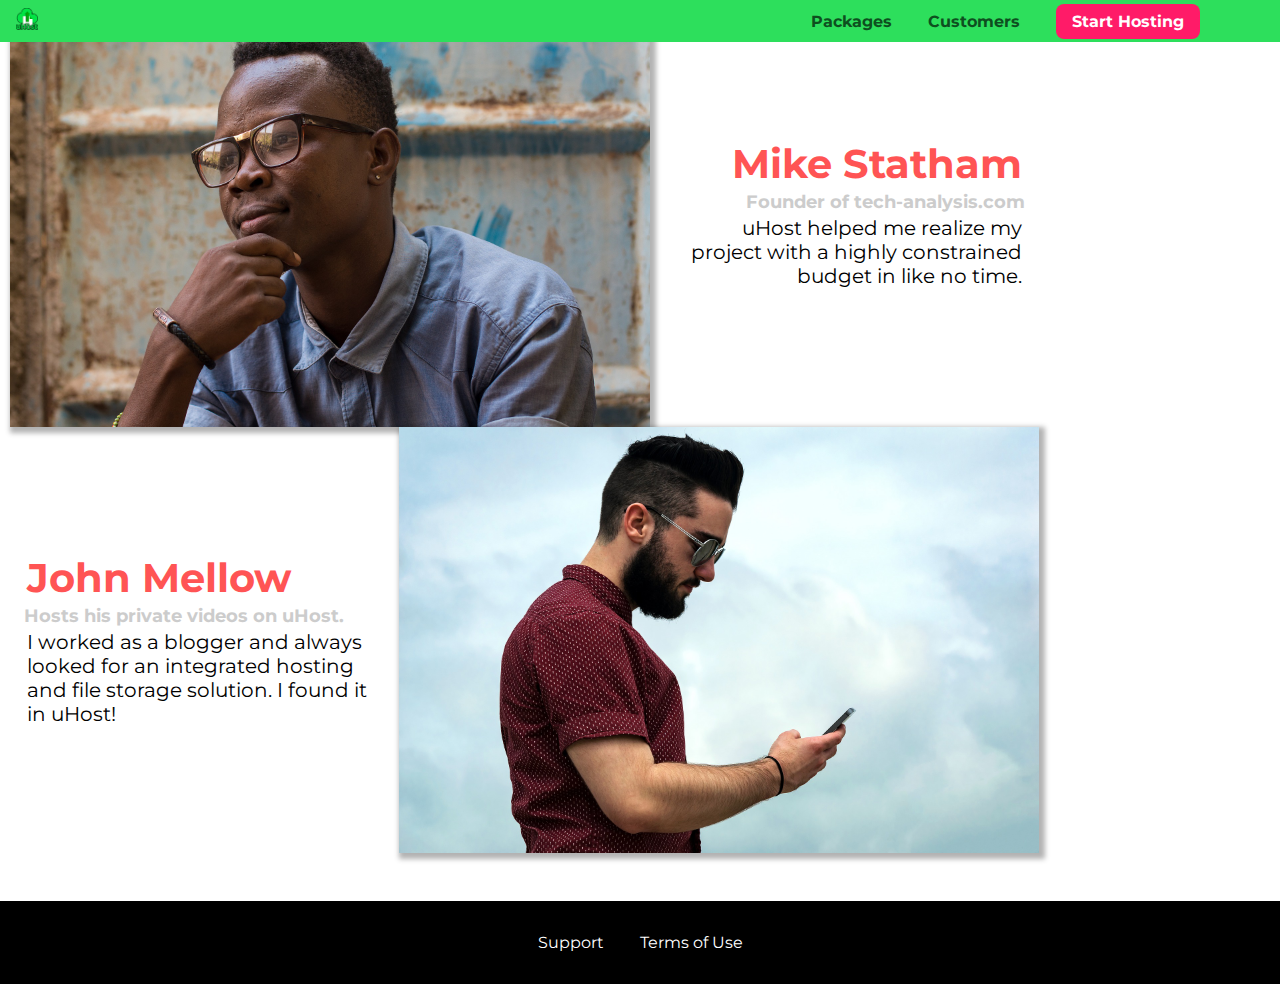
==== customers/index.html @ b5d34d42 "Lesson 118" ====
<!DOCTYPE html>
<html lang="en">

	<head>
		<meta charset="UTF-8">
		<meta name="viewport" content="width=device-width, initial-scale=1.0">
		<meta http-equiv="X-UA-Compatible" content="ie=edge">
		<title>uHost Customers</title>
		<link rel="shortcut icon" href="../favicon.png">
		<link href="https://fonts.googleapis.com/css?family=Anton|Montserrat:400,700" rel="stylesheet">
		<link rel="stylesheet" href="../shared.css">
		<link rel="stylesheet" href="customers.css">
	</head>

	<body>
		<header class="main-header">
			<div>
				<a href="../index.html" class="main-header__brand">
					<img src="../images/uhost-icon.png" alt="uHost - Your favorite hosting company">
				</a>
			</div>
			<nav class="main-nav">
				<ul class="main-nav__items">
					<li class="main-nav__item">
						<a href="../packages/index.html">Packages</a>
					</li>
					<li class="main-nav__item">
						<a href="index.html">Customers</a>
					</li>
					<li class="main-nav__item main-nav__item--cta">
						<a href="start-hosting/index.html">Start Hosting</a>
					</li>
				</ul>
			</nav>
		</header>
		<main>
			<div>
				<div class="testimonial" id="customer-1">
					<div class="testimonial__image-container">
						<img src="../images/customer-1.jpg" alt="Mike Statham - Customer" class="testimonial__image">
					</div>
					<div class="testimonial__info">
						<h1 class="testimonial__name">Mike Statham</h1>
						<h2 class="testimonial__subtitle">Founder of
							<a href="tech-analysis.com">tech-analysis.com</a>
						</h2>
						<p class="testimonial__text">uHost helped me realize my project with a highly constrained budget in like no time.</p>
					</div>
				</div>
				<div class="testimonial" id="customer-2">

					<div class="testimonial__info">
						<h1 class="testimonial__name">John Mellow</h1>
						<h2 class="testimonial__subtitle">Hosts his private videos on uHost.
						</h2>
						<p class="testimonial__text">I worked as a blogger and always looked for an integrated hosting and file storage solution. I found
																					                        it in uHost!
						</p>
					</div>
					<div class="testimonial__image-container">
						<img src="../images/customer-2.jpg" alt="John Mellow - Customer" class="testimonial__image">
					</div>
				</div>
			</div>
		</main>
		<footer class="main-footer">
			<nav>
				<ul class="main-footer__links">
					<li class="main-footer__link">
						<a href="#">Support</a>
					</li>
					<li class="main-footer__link">
						<a href="#">Terms of Use</a>
					</li>
				</ul>
			</nav>
		</footer>
	</body>

</html>
---- shared.css ----
* {
  box-sizing: border-box;
}

body {
  font-family: 'Montserrat', sans-serif;
  margin: 0;
}

.main-header {
  width: 100%;
  position: fixed;
  top: 0;
  left: 0;
  background: #2ddf5c;
  padding: 8px 16px;
  z-index: 1;
}

.main-header > div {
  display: inline-block;
  vertical-align: middle;
}

.main-header__brand {
  color: #0e4f1f;
  text-decoration: none;
  font-weight: bold;
  font-size: 22px;
  height: 22px;
  /* width: 20px; */
  display: inline-block;
}

.main-header__brand img {
  height: 100%;
  /* width: 100%; */
}

.main-nav {
  display: inline-block;
  text-align: right;
  width: calc(100% - 74px);
  vertical-align: middle;
}

.main-nav__items {
  margin: 0;
  padding: 0;
  list-style: none;
}

.main-nav__item {
  display: inline-block;
  margin: 0 16px;
}

.main-nav__item a {
  text-decoration: none;
  color: #0e4f1f;
  font-weight: bold;
  padding: 3px 0;
}

.main-nav__item a:hover,
.main-nav__item a:active {
  color: white;
  border-bottom: 5px solid white;
}

.main-nav__item--cta a {
  color: white;
  background: #ff1b68;
  padding: 8px 16px;
  border-radius: 8px;
}

.main-nav__item--cta a:hover,
.main-nav__item--cta a:active {
  color: #ff1b68;
  background: white;
  border: none;
}

.main-footer {
  background: black;
  padding: 32px;
  margin-top: 48px;
}

.main-footer__links {
  list-style: none;
  margin: 0;
  padding: 0;
  text-align: center;
}

.main-footer__link {
  display: inline-block;
  margin: 0 16px;
}

.main-footer__link a {
  color: white;
  text-decoration: none;
}

.main-footer__link a:hover,
.main-footer__link a:active {
  color: #ccc;
}

.button {
  background: #0e4f1f;
  color: white;
  font: inherit;
  border: 1.5px solid #0e4f1f;
  padding: 8px;
  border-radius: 8px;
  font-weight: bold;
  cursor: pointer;
}

.button:hover,
.button:active {
  background: white;
  color: #0e4f1f;
}

.button:focus {
  outline: none;
}
---- customers/customers.css ----
.testimonial {
  font-size: 20px;
  margin: 48px 0;
  padding: 0 10px;
  display: inline;
}

.testimonial__list {
  width: 80%;
  margin: auto;
}

.testimonial:first-of-type {
  margin-top: 96px;
}

.testimonial__image-container {
  width: 50%;
  display: inline-block;
  vertical-align: middle;
  box-shadow: 3px 3px 5px 3px rgba(0, 0, 0, 0.3);
  position: relative;
}

.testimonial__image {
  width: 100%;
  vertical-align: top;
}

.testimonial__info {
  text-align: right;
  padding: 14px;
  display: inline-block;
  vertical-align: middle;
  width: 30%;
}

#customer-2.testimonial {
  text-align: right;
}

#customer-2 .testimonial__info {
  text-align: left;
}

.testimonial__name {
  margin: 3px;
  color: #ff5454;
}

.testimonial__subtitle {
  margin: 0;
  font-size: 18px;
  color: #ccc;
}

.testimonial__subtitle a {
  color: inherit;
  text-decoration: none;
}

.testimonial__subtitle a:hover,
.testimonial__subtitle a:active {
  color: #7a7a7a;
}

.testimonial__text {
  margin: 3px;
}
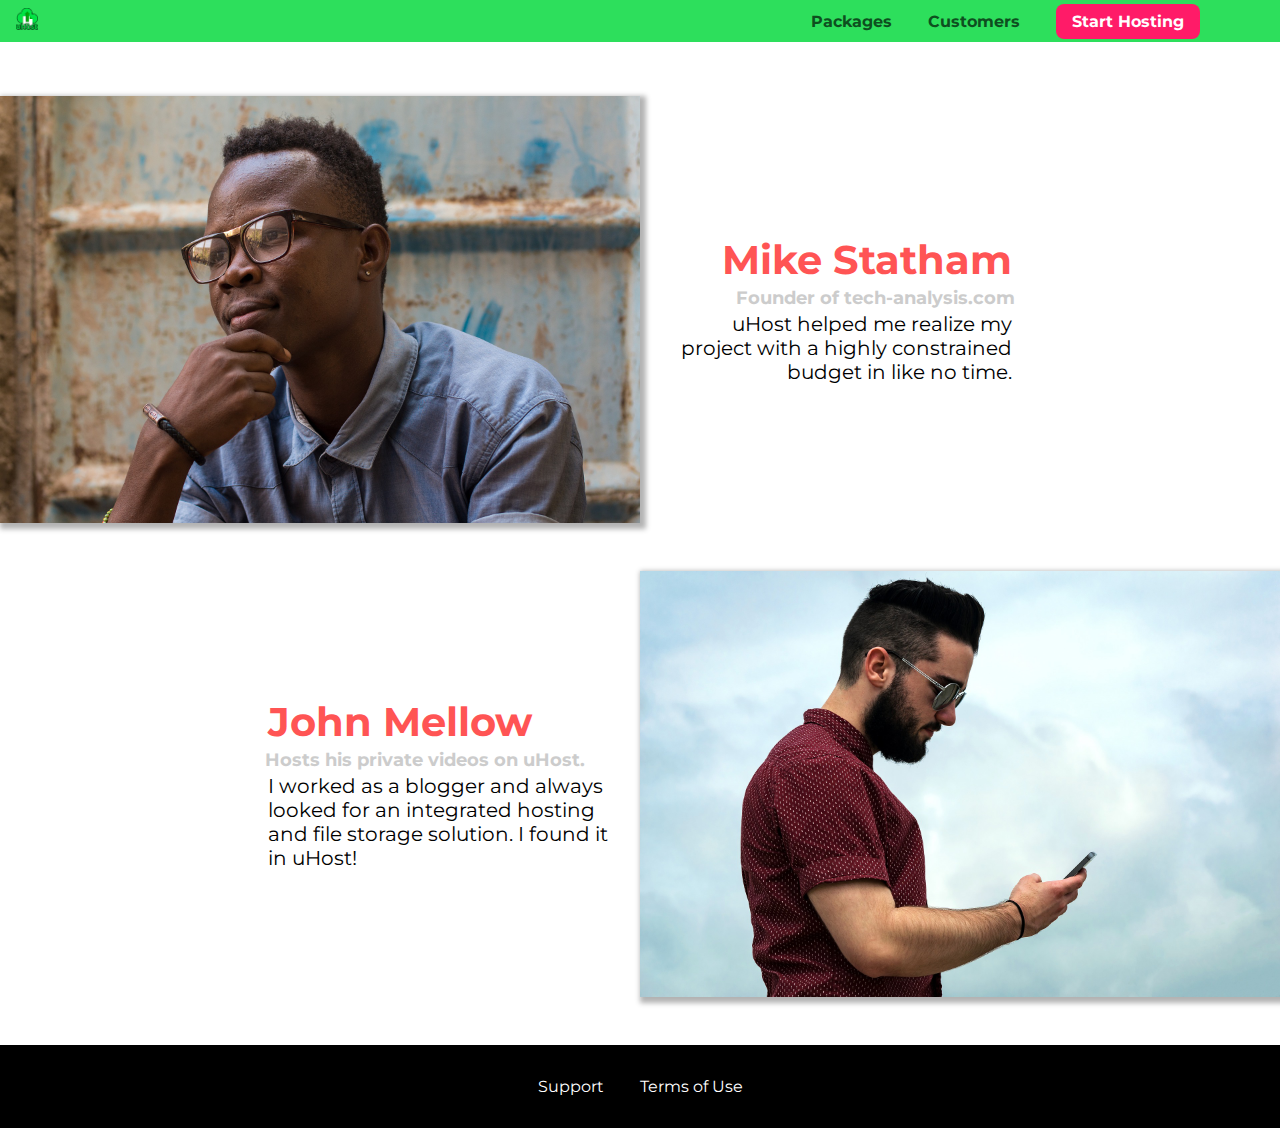
==== commit e818dd26: "Lesson 119  complete" ====
--- a/customers/index.html
+++ b/customers/index.html
@@ -13,6 +13,7 @@
 	</head>
 
 	<body>
+		<div class="backdrop"></div>
 		<header class="main-header">
 			<div>
 				<a href="../index.html" class="main-header__brand">
@@ -54,7 +55,7 @@
 						<h2 class="testimonial__subtitle">Hosts his private videos on uHost.
 						</h2>
 						<p class="testimonial__text">I worked as a blogger and always looked for an integrated hosting and file storage solution. I found
-																					                        it in uHost!
+																																										                        it in uHost!
 						</p>
 					</div>
 					<div class="testimonial__image-container">
--- a/shared.css
+++ b/shared.css
@@ -5,6 +5,17 @@
 body {
   font-family: 'Montserrat', sans-serif;
   margin: 0;
+}
+
+.backdrop {
+  position: fixed;
+  display: none;
+  top: 0;
+  left: 0;
+  z-index: 100;
+  width: 100%;
+  height: 100%;
+  background: rgba(0, 0, 0, 0.5);
 }
 
 .main-header {
--- a/customers/customers.css
+++ b/customers/customers.css
@@ -1,8 +1,8 @@
 .testimonial {
   font-size: 20px;
   margin: 48px 0;
-  padding: 0 10px;
-  display: inline;
+  /* padding: 0 10px;
+  display: inline; */
 }
 
 .testimonial__list {
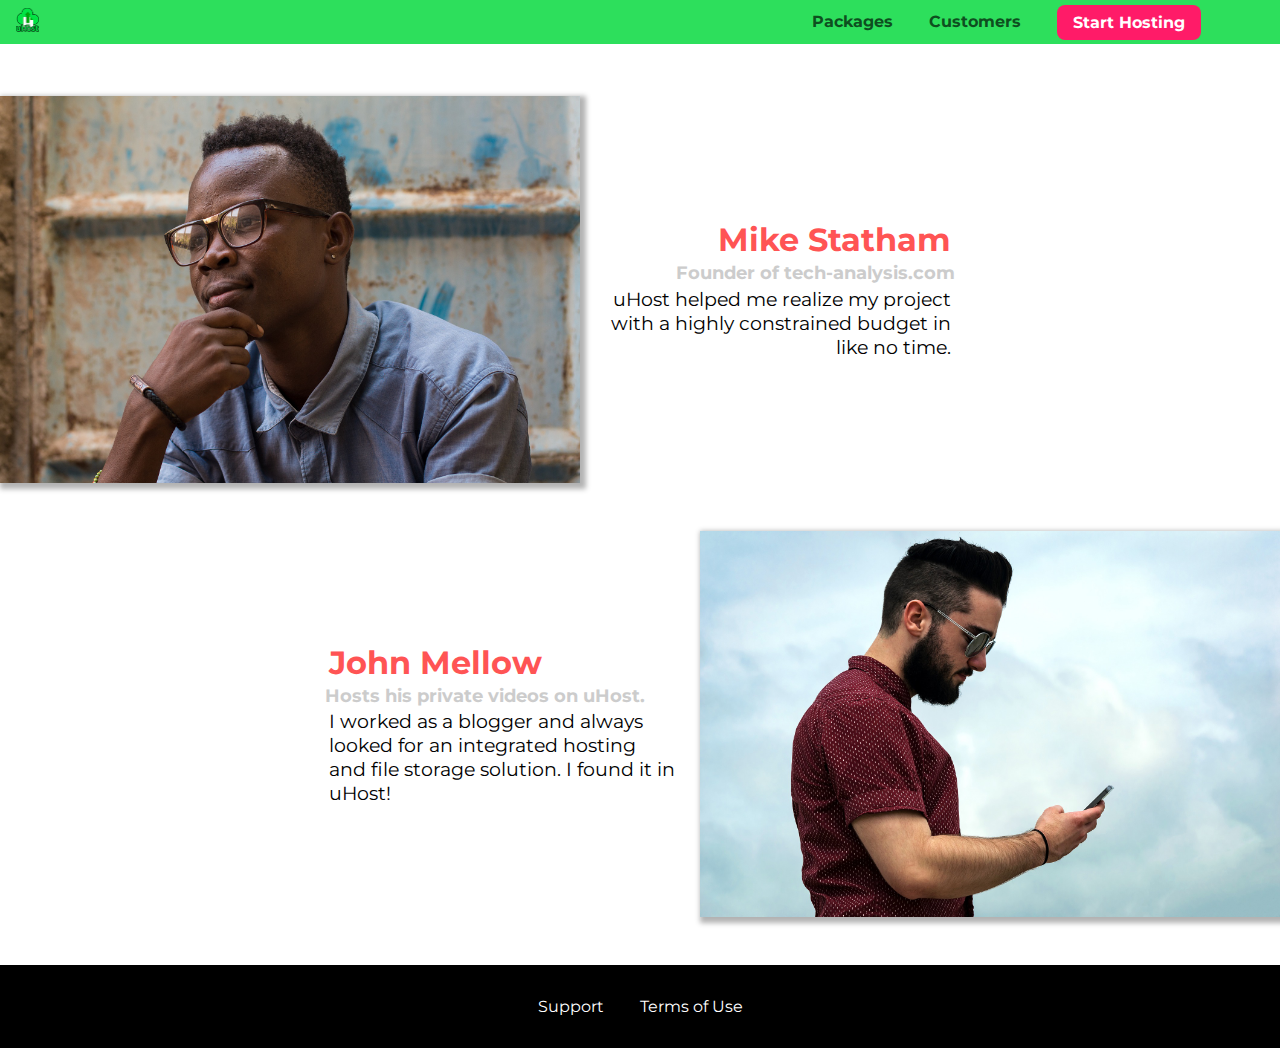
==== commit 62458cf8: "Lesson 135 finished" ====
--- a/customers/index.html
+++ b/customers/index.html
@@ -1,81 +1,99 @@
 <!DOCTYPE html>
 <html lang="en">
+  <head>
+    <meta charset="UTF-8" />
+    <meta name="viewport" content="width=device-width, initial-scale=1.0" />
+    <meta http-equiv="X-UA-Compatible" content="ie=edge" />
+    <title>uHost Customers</title>
+    <link rel="shortcut icon" href="../favicon.png" />
+    <link
+      href="https://fonts.googleapis.com/css?family=Anton|Montserrat:400,700"
+      rel="stylesheet"
+    />
+    <link rel="stylesheet" href="../shared.css" />
+    <link rel="stylesheet" href="customers.css" />
+  </head>
 
-	<head>
-		<meta charset="UTF-8">
-		<meta name="viewport" content="width=device-width, initial-scale=1.0">
-		<meta http-equiv="X-UA-Compatible" content="ie=edge">
-		<title>uHost Customers</title>
-		<link rel="shortcut icon" href="../favicon.png">
-		<link href="https://fonts.googleapis.com/css?family=Anton|Montserrat:400,700" rel="stylesheet">
-		<link rel="stylesheet" href="../shared.css">
-		<link rel="stylesheet" href="customers.css">
-	</head>
+  <body>
+    <div class="backdrop"></div>
 
-	<body>
-		<div class="backdrop"></div>
-		<header class="main-header">
-			<div>
-				<a href="../index.html" class="main-header__brand">
-					<img src="../images/uhost-icon.png" alt="uHost - Your favorite hosting company">
-				</a>
-			</div>
-			<nav class="main-nav">
-				<ul class="main-nav__items">
-					<li class="main-nav__item">
-						<a href="../packages/index.html">Packages</a>
-					</li>
-					<li class="main-nav__item">
-						<a href="index.html">Customers</a>
-					</li>
-					<li class="main-nav__item main-nav__item--cta">
-						<a href="start-hosting/index.html">Start Hosting</a>
-					</li>
-				</ul>
-			</nav>
-		</header>
-		<main>
-			<div>
-				<div class="testimonial" id="customer-1">
-					<div class="testimonial__image-container">
-						<img src="../images/customer-1.jpg" alt="Mike Statham - Customer" class="testimonial__image">
-					</div>
-					<div class="testimonial__info">
-						<h1 class="testimonial__name">Mike Statham</h1>
-						<h2 class="testimonial__subtitle">Founder of
-							<a href="tech-analysis.com">tech-analysis.com</a>
-						</h2>
-						<p class="testimonial__text">uHost helped me realize my project with a highly constrained budget in like no time.</p>
-					</div>
-				</div>
-				<div class="testimonial" id="customer-2">
-
-					<div class="testimonial__info">
-						<h1 class="testimonial__name">John Mellow</h1>
-						<h2 class="testimonial__subtitle">Hosts his private videos on uHost.
-						</h2>
-						<p class="testimonial__text">I worked as a blogger and always looked for an integrated hosting and file storage solution. I found
-																																										                        it in uHost!
-						</p>
-					</div>
-					<div class="testimonial__image-container">
-						<img src="../images/customer-2.jpg" alt="John Mellow - Customer" class="testimonial__image">
-					</div>
-				</div>
-			</div>
-		</main>
-		<footer class="main-footer">
-			<nav>
-				<ul class="main-footer__links">
-					<li class="main-footer__link">
-						<a href="#">Support</a>
-					</li>
-					<li class="main-footer__link">
-						<a href="#">Terms of Use</a>
-					</li>
-				</ul>
-			</nav>
-		</footer>
-	</body>
-
+    <header class="main-header">
+      <div>
+        <a href="../index.html" class="main-header__brand">
+          <img
+            src="../images/uhost-icon.png"
+            alt="uHost - Your favorite hosting company"
+          />
+        </a>
+      </div>
+      <nav class="main-nav">
+        <ul class="main-nav__items">
+          <li class="main-nav__item">
+            <a href="../packages/index.html">Packages</a>
+          </li>
+          <li class="main-nav__item">
+            <a href="index.html">Customers</a>
+          </li>
+          <li class="main-nav__item main-nav__item--cta">
+            <a href="start-hosting/index.html">Start Hosting</a>
+          </li>
+        </ul>
+      </nav>
+    </header>
+    <main>
+      <div>
+        <div class="testimonial" id="customer-1">
+          <div class="testimonial__image-container">
+            <img
+              src="../images/customer-1.jpg"
+              alt="Mike Statham - Customer"
+              class="testimonial__image"
+            />
+          </div>
+          <div class="testimonial__info">
+            <h1 class="testimonial__name">Mike Statham</h1>
+            <h2 class="testimonial__subtitle">
+              Founder of
+              <a href="tech-analysis.com">tech-analysis.com</a>
+            </h2>
+            <p class="testimonial__text">
+              uHost helped me realize my project with a highly constrained
+              budget in like no time.
+            </p>
+          </div>
+        </div>
+        <div class="testimonial" id="customer-2">
+          <div class="testimonial__info">
+            <h1 class="testimonial__name">John Mellow</h1>
+            <h2 class="testimonial__subtitle">
+              Hosts his private videos on uHost.
+            </h2>
+            <p class="testimonial__text">
+              I worked as a blogger and always looked for an integrated hosting
+              and file storage solution. I found it in uHost!
+            </p>
+          </div>
+          <div class="testimonial__image-container">
+            <img
+              src="../images/customer-2.jpg"
+              alt="John Mellow - Customer"
+              class="testimonial__image"
+            />
+          </div>
+        </div>
+      </div>
+    </main>
+    <footer class="main-footer">
+      <nav>
+        <ul class="main-footer__links">
+          <li class="main-footer__link">
+            <a href="#">Support</a>
+          </li>
+          <li class="main-footer__link">
+            <a href="#">Terms of Use</a>
+          </li>
+        </ul>
+      </nav>
+    </footer>
+  </body>
 </html>
--- a/shared.css
+++ b/shared.css
@@ -5,6 +5,8 @@
 body {
   font-family: 'Montserrat', sans-serif;
   margin: 0;
+  /* overflow-x: hidden; */
+  overflow-y: hidden;
 }
 
 .backdrop {
@@ -13,8 +15,8 @@
   top: 0;
   left: 0;
   z-index: 100;
-  width: 100%;
-  height: 100%;
+  width: 100vw;
+  height: 100vh;
   background: rgba(0, 0, 0, 0.5);
 }
 
@@ -24,7 +26,7 @@
   top: 0;
   left: 0;
   background: #2ddf5c;
-  padding: 8px 16px;
+  padding: 0.5rem 1rem;
   z-index: 1;
 }
 
@@ -37,8 +39,8 @@
   color: #0e4f1f;
   text-decoration: none;
   font-weight: bold;
-  font-size: 22px;
-  height: 22px;
+  font-size: 1.5rem;
+  height: 1.5rem;
   /* width: 20px; */
   display: inline-block;
 }
@@ -63,14 +65,14 @@
 
 .main-nav__item {
   display: inline-block;
-  margin: 0 16px;
+  margin: 0 1rem;
 }
 
 .main-nav__item a {
   text-decoration: none;
   color: #0e4f1f;
   font-weight: bold;
-  padding: 3px 0;
+  padding: 0.2rem 0;
 }
 
 .main-nav__item a:hover,
@@ -82,7 +84,7 @@
 .main-nav__item--cta a {
   color: white;
   background: #ff1b68;
-  padding: 8px 16px;
+  padding: 0.5rem 1rem;
   border-radius: 8px;
 }
 
@@ -95,8 +97,8 @@
 
 .main-footer {
   background: black;
-  padding: 32px;
-  margin-top: 48px;
+  padding: 2rem;
+  margin-top: 3rem;
 }
 
 .main-footer__links {
@@ -108,7 +110,7 @@
 
 .main-footer__link {
   display: inline-block;
-  margin: 0 16px;
+  margin: 0 1rem;
 }
 
 .main-footer__link a {
@@ -126,7 +128,7 @@
   color: white;
   font: inherit;
   border: 1.5px solid #0e4f1f;
-  padding: 8px;
+  padding: 0.5rem;
   border-radius: 8px;
   font-weight: bold;
   cursor: pointer;
--- a/customers/customers.css
+++ b/customers/customers.css
@@ -1,6 +1,6 @@
 .testimonial {
-  font-size: 20px;
-  margin: 48px 0;
+  font-size: 1.2rem;
+  margin: 3rem 0;
   /* padding: 0 10px;
   display: inline; */
 }
@@ -11,15 +11,15 @@
 }
 
 .testimonial:first-of-type {
-  margin-top: 96px;
+  margin-top: 6rem;
 }
 
 .testimonial__image-container {
-  width: 50%;
+  width: 65%;
+  max-width: 580px;
   display: inline-block;
   vertical-align: middle;
   box-shadow: 3px 3px 5px 3px rgba(0, 0, 0, 0.3);
-  position: relative;
 }
 
 .testimonial__image {
@@ -29,7 +29,7 @@
 
 .testimonial__info {
   text-align: right;
-  padding: 14px;
+  padding: 0.9rem;
   display: inline-block;
   vertical-align: middle;
   width: 30%;
@@ -44,13 +44,14 @@
 }
 
 .testimonial__name {
-  margin: 3px;
+  margin: 0.2rem;
   color: #ff5454;
+  font-size: 2rem;
 }
 
 .testimonial__subtitle {
   margin: 0;
-  font-size: 18px;
+  font-size: 1.1rem;
   color: #ccc;
 }
 
@@ -65,5 +66,5 @@
 }
 
 .testimonial__text {
-  margin: 3px;
+  margin: 0.2rem;
 }
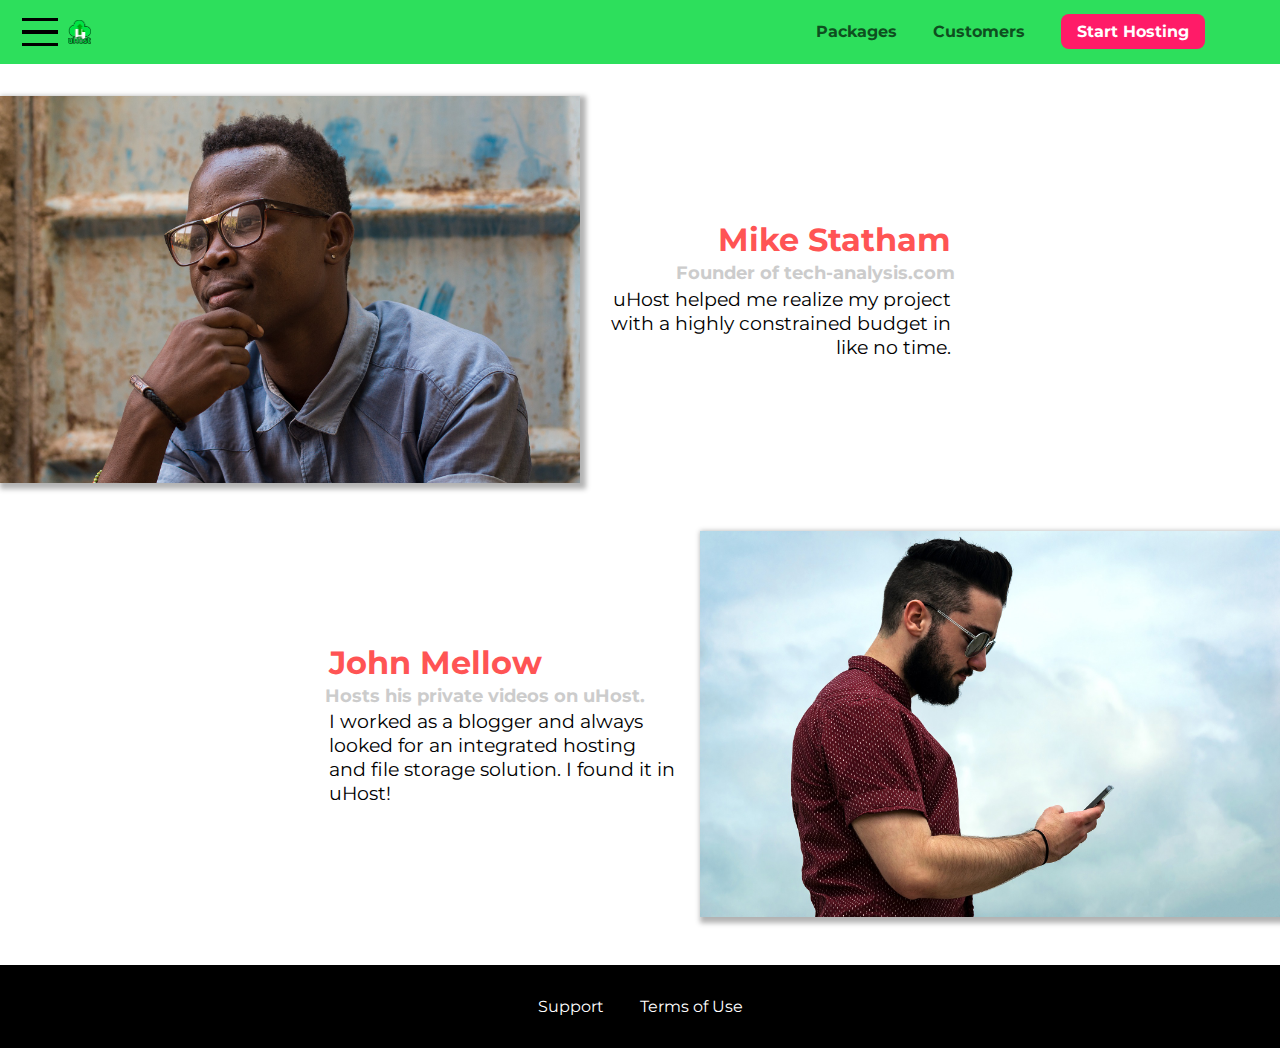
==== commit 68527def: "Lesson 154 finished" ====
--- a/customers/index.html
+++ b/customers/index.html
@@ -1,99 +1,106 @@
 <!DOCTYPE html>
 <html lang="en">
-  <head>
-    <meta charset="UTF-8" />
-    <meta name="viewport" content="width=device-width, initial-scale=1.0" />
-    <meta http-equiv="X-UA-Compatible" content="ie=edge" />
-    <title>uHost Customers</title>
-    <link rel="shortcut icon" href="../favicon.png" />
-    <link
-      href="https://fonts.googleapis.com/css?family=Anton|Montserrat:400,700"
-      rel="stylesheet"
-    />
-    <link rel="stylesheet" href="../shared.css" />
-    <link rel="stylesheet" href="customers.css" />
-  </head>
 
-  <body>
-    <div class="backdrop"></div>
+<head>
+  <meta charset="UTF-8" />
+  <meta name="viewport" content="width=device-width, initial-scale=1.0" />
+  <meta http-equiv="X-UA-Compatible" content="ie=edge" />
+  <title>uHost Customers</title>
+  <link rel="shortcut icon" href="../favicon.png" />
+  <link href="https://fonts.googleapis.com/css?family=Anton|Montserrat:400,700" rel="stylesheet" />
+  <link rel="stylesheet" href="../shared.css" />
+  <link rel="stylesheet" href="customers.css" />
+</head>
 
-    <header class="main-header">
-      <div>
-        <a href="../index.html" class="main-header__brand">
-          <img
-            src="../images/uhost-icon.png"
-            alt="uHost - Your favorite hosting company"
-          />
-        </a>
-      </div>
-      <nav class="main-nav">
-        <ul class="main-nav__items">
-          <li class="main-nav__item">
-            <a href="../packages/index.html">Packages</a>
-          </li>
-          <li class="main-nav__item">
-            <a href="index.html">Customers</a>
-          </li>
-          <li class="main-nav__item main-nav__item--cta">
-            <a href="start-hosting/index.html">Start Hosting</a>
-          </li>
-        </ul>
-      </nav>
-    </header>
-    <main>
-      <div>
-        <div class="testimonial" id="customer-1">
-          <div class="testimonial__image-container">
-            <img
-              src="../images/customer-1.jpg"
-              alt="Mike Statham - Customer"
-              class="testimonial__image"
-            />
-          </div>
-          <div class="testimonial__info">
-            <h1 class="testimonial__name">Mike Statham</h1>
-            <h2 class="testimonial__subtitle">
-              Founder of
-              <a href="tech-analysis.com">tech-analysis.com</a>
-            </h2>
-            <p class="testimonial__text">
-              uHost helped me realize my project with a highly constrained
-              budget in like no time.
-            </p>
-          </div>
+<body>
+  <div class="backdrop"></div>
+
+  <header class="main-header">
+    <div>
+      <button class="toggle-button">
+        <span class="toggle-button__bar"></span>
+        <span class="toggle-button__bar"></span>
+        <span class="toggle-button__bar"></span>
+      </button>
+      <a href="../index.html" class="main-header__brand">
+        <img src="../images/uhost-icon.png" alt="uHost - Your favorite hosting company" />
+      </a>
+    </div>
+    <nav class="main-nav">
+      <ul class="main-nav__items">
+        <li class="main-nav__item">
+          <a href="../packages/index.html">Packages</a>
+        </li>
+        <li class="main-nav__item">
+          <a href="index.html">Customers</a>
+        </li>
+        <li class="main-nav__item main-nav__item--cta">
+          <a href="start-hosting/index.html">Start Hosting</a>
+        </li>
+      </ul>
+    </nav>
+  </header>
+  <nav class="mobile-nav">
+    <ul class="mobile-nav__items">
+      <li class="mobile-nav__item">
+        <a href="../packages/index.html">Packages</a>
+      </li>
+      <li class="mobile-nav__item">
+        <a href="index.html">Customers</a>
+      </li>
+      <li class="mobile-nav__item mobile-nav__item--cta">
+        <a href="start-hosting/index.html">Start Hosting</a>
+      </li>
+    </ul>
+  </nav>
+  <main>
+    <div>
+      <div class="testimonial" id="customer-1">
+        <div class="testimonial__image-container">
+          <img src="../images/customer-1.jpg" alt="Mike Statham - Customer" class="testimonial__image" />
         </div>
-        <div class="testimonial" id="customer-2">
-          <div class="testimonial__info">
-            <h1 class="testimonial__name">John Mellow</h1>
-            <h2 class="testimonial__subtitle">
-              Hosts his private videos on uHost.
-            </h2>
-            <p class="testimonial__text">
-              I worked as a blogger and always looked for an integrated hosting
-              and file storage solution. I found it in uHost!
-            </p>
-          </div>
-          <div class="testimonial__image-container">
-            <img
-              src="../images/customer-2.jpg"
-              alt="John Mellow - Customer"
-              class="testimonial__image"
-            />
-          </div>
+        <div class="testimonial__info">
+          <h1 class="testimonial__name">Mike Statham</h1>
+          <h2 class="testimonial__subtitle">
+            Founder of
+            <a href="tech-analysis.com">tech-analysis.com</a>
+          </h2>
+          <p class="testimonial__text">
+            uHost helped me realize my project with a highly constrained
+            budget in like no time.
+          </p>
         </div>
       </div>
-    </main>
-    <footer class="main-footer">
-      <nav>
-        <ul class="main-footer__links">
-          <li class="main-footer__link">
-            <a href="#">Support</a>
-          </li>
-          <li class="main-footer__link">
-            <a href="#">Terms of Use</a>
-          </li>
-        </ul>
-      </nav>
-    </footer>
+      <div class="testimonial" id="customer-2">
+        <div class="testimonial__info">
+          <h1 class="testimonial__name">John Mellow</h1>
+          <h2 class="testimonial__subtitle">
+            Hosts his private videos on uHost.
+          </h2>
+          <p class="testimonial__text">
+            I worked as a blogger and always looked for an integrated hosting
+            and file storage solution. I found it in uHost!
+          </p>
+        </div>
+        <div class="testimonial__image-container">
+          <img src="../images/customer-2.jpg" alt="John Mellow - Customer" class="testimonial__image" />
+        </div>
+      </div>
+    </div>
+  </main>
+  <footer class="main-footer">
+    <nav>
+      <ul class="main-footer__links">
+        <li class="main-footer__link">
+          <a href="#">Support</a>
+        </li>
+        <li class="main-footer__link">
+          <a href="#">Terms of Use</a>
+        </li>
+      </ul>
+    </nav>
+  </footer>
+  <script src="../shared.js" />
   </body>
-</html>
+
+</html>--- a/shared.css
+++ b/shared.css
@@ -5,8 +5,8 @@
 body {
   font-family: 'Montserrat', sans-serif;
   margin: 0;
-  /* overflow-x: hidden; */
-  overflow-y: hidden;
+  overflow-x: hidden;
+  /* overflow-y: hidden; */
 }
 
 .backdrop {
@@ -35,6 +35,28 @@
   vertical-align: middle;
 }
 
+.toggle-button {
+  width: 3rem;
+  background: transparent;
+  border: none;
+  cursor: pointer;
+  padding-top: 0;
+  padding-bottom: 0;
+  vertical-align: middle;
+}
+
+.toggle-button:focus {
+  outline: none;
+}
+
+.toggle-button__bar {
+  width: 100%;
+  height: 0.2rem;
+  background: black;
+  display: block;
+  margin: 0.6rem 0;
+}
+
 .main-header__brand {
   color: #0e4f1f;
   text-decoration: none;
@@ -43,6 +65,7 @@
   height: 1.5rem;
   /* width: 20px; */
   display: inline-block;
+  vertical-align: middle;
 }
 
 .main-header__brand img {
@@ -53,7 +76,7 @@
 .main-nav {
   display: inline-block;
   text-align: right;
-  width: calc(100% - 74px);
+  width: calc(100% - 122px);
   vertical-align: middle;
 }
 
@@ -68,7 +91,8 @@
   margin: 0 1rem;
 }
 
-.main-nav__item a {
+.main-nav__item a,
+.mobile-nav__item a {
   text-decoration: none;
   color: #0e4f1f;
   font-weight: bold;
@@ -81,7 +105,8 @@
   border-bottom: 5px solid white;
 }
 
-.main-nav__item--cta a {
+.main-nav__item--cta a,
+.mobile-nav__item--cta a {
   color: white;
   background: #ff1b68;
   padding: 0.5rem 1rem;
@@ -89,7 +114,9 @@
 }
 
 .main-nav__item--cta a:hover,
-.main-nav__item--cta a:active {
+.main-nav__item--cta a:active,
+.mobile-nav__item--cta a:hover,
+.mobile-nav__item--cta a:active {
   color: #ff1b68;
   background: white;
   border: none;
@@ -121,6 +148,34 @@
 .main-footer__link a:hover,
 .main-footer__link a:active {
   color: #ccc;
+}
+
+.mobile-nav {
+  display: none;
+  position: fixed;
+  z-index: 101;
+  top: 0;
+  left: 0;
+  background: white;
+  width: 80%;
+  height: 100vh;
+}
+
+.mobile-nav__items {
+  width: 90%;
+  height: 100%;
+  list-style: none;
+  margin: 10% auto;
+  padding: 0;
+  text-align: center;
+}
+
+.mobile-nav__item {
+  margin: 1rem 0;
+}
+
+.mobile-nav__item a {
+  font-size: 1.5rem;
 }
 
 .button {
@@ -143,3 +198,7 @@
 .button:focus {
   outline: none;
 }
+
+.open {
+  display: block !important;
+}
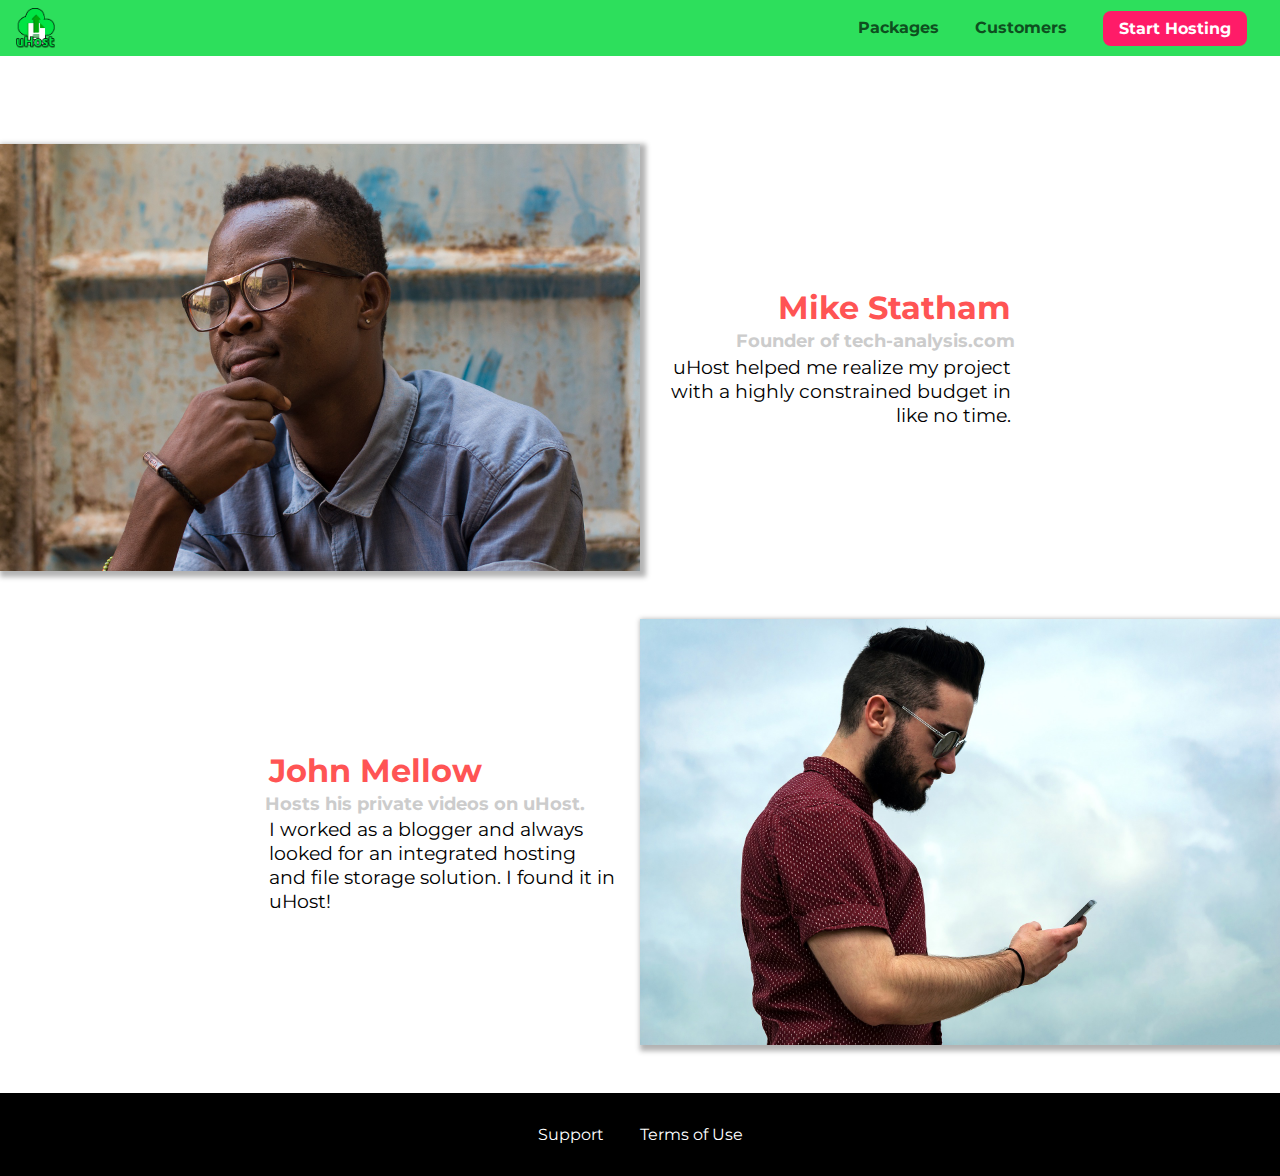
==== commit 7a1d41d3: "Lecture 171 finished" ====
--- a/customers/index.html
+++ b/customers/index.html
@@ -35,7 +35,7 @@
           <a href="index.html">Customers</a>
         </li>
         <li class="main-nav__item main-nav__item--cta">
-          <a href="start-hosting/index.html">Start Hosting</a>
+          <a href="../start-hosting/index.html">Start Hosting</a>
         </li>
       </ul>
     </nav>
--- a/shared.css
+++ b/shared.css
@@ -5,8 +5,11 @@
 body {
   font-family: 'Montserrat', sans-serif;
   margin: 0;
-  overflow-x: hidden;
-  /* overflow-y: hidden; */
+}
+
+main {
+  min-height: calc(100vh - 3.5rem - 8rem);
+  margin-top: 3.5rem;
 }
 
 .backdrop {
@@ -61,8 +64,7 @@
   color: #0e4f1f;
   text-decoration: none;
   font-weight: bold;
-  font-size: 1.5rem;
-  height: 1.5rem;
+  height: 2.5rem;
   /* width: 20px; */
   display: inline-block;
   vertical-align: middle;
@@ -74,10 +76,7 @@
 }
 
 .main-nav {
-  display: inline-block;
-  text-align: right;
-  width: calc(100% - 122px);
-  vertical-align: middle;
+  display: none;
 }
 
 .main-nav__items {
@@ -122,6 +121,19 @@
   border: none;
 }
 
+@media (min-width: 40rem) {
+  .toggle-button {
+    display: none;
+  }
+
+  .main-nav {
+    display: inline-block;
+    text-align: right;
+    width: calc(100% - 44px);
+    vertical-align: middle;
+  }
+}
+
 .main-footer {
   background: black;
   padding: 2rem;
@@ -136,8 +148,8 @@
 }
 
 .main-footer__link {
-  display: inline-block;
-  margin: 0 1rem;
+  display: block;
+  margin: 1rem 0;
 }
 
 .main-footer__link a {
@@ -199,6 +211,20 @@
   outline: none;
 }
 
+.button[disabled] {
+  cursor: not-allowed;
+  border: #a1a1a1;
+  background: #ccc;
+  color: #a1a1a1;
+}
+
 .open {
   display: block !important;
 }
+
+@media (min-width: 40rem) {
+  .main-footer__link {
+    display: inline-block;
+    margin: 0 1rem;
+  }
+}
--- a/customers/customers.css
+++ b/customers/customers.css
@@ -1,24 +1,22 @@
+main {
+  padding-top: 2.5rem;
+}
+
 .testimonial {
   font-size: 1.2rem;
-  margin: 3rem 0;
+  /* margin: 3rem 0; */
   /* padding: 0 10px;
   display: inline; */
 }
 
-.testimonial__list {
+/* .testimonial__list {
   width: 80%;
   margin: auto;
-}
-
-.testimonial:first-of-type {
-  margin-top: 6rem;
-}
+} */
 
 .testimonial__image-container {
-  width: 65%;
-  max-width: 580px;
-  display: inline-block;
-  vertical-align: middle;
+  width: 100%;
+  max-width: 40rem;
   box-shadow: 3px 3px 5px 3px rgba(0, 0, 0, 0.3);
 }
 
@@ -30,9 +28,6 @@
 .testimonial__info {
   text-align: right;
   padding: 0.9rem;
-  display: inline-block;
-  vertical-align: middle;
-  width: 30%;
 }
 
 #customer-2.testimonial {
@@ -68,3 +63,22 @@
 .testimonial__text {
   margin: 0.2rem;
 }
+
+@media (min-width: 40rem) {
+  .testimonial {
+    margin: 3rem auto;
+    max-width: 1500px;
+  }
+
+  .testimonial__image-container {
+    display: inline-block;
+    vertical-align: middle;
+    width: 66%;
+  }
+
+  .testimonial__info {
+    display: inline-block;
+    vertical-align: middle;
+    width: 30%;
+  }
+}
